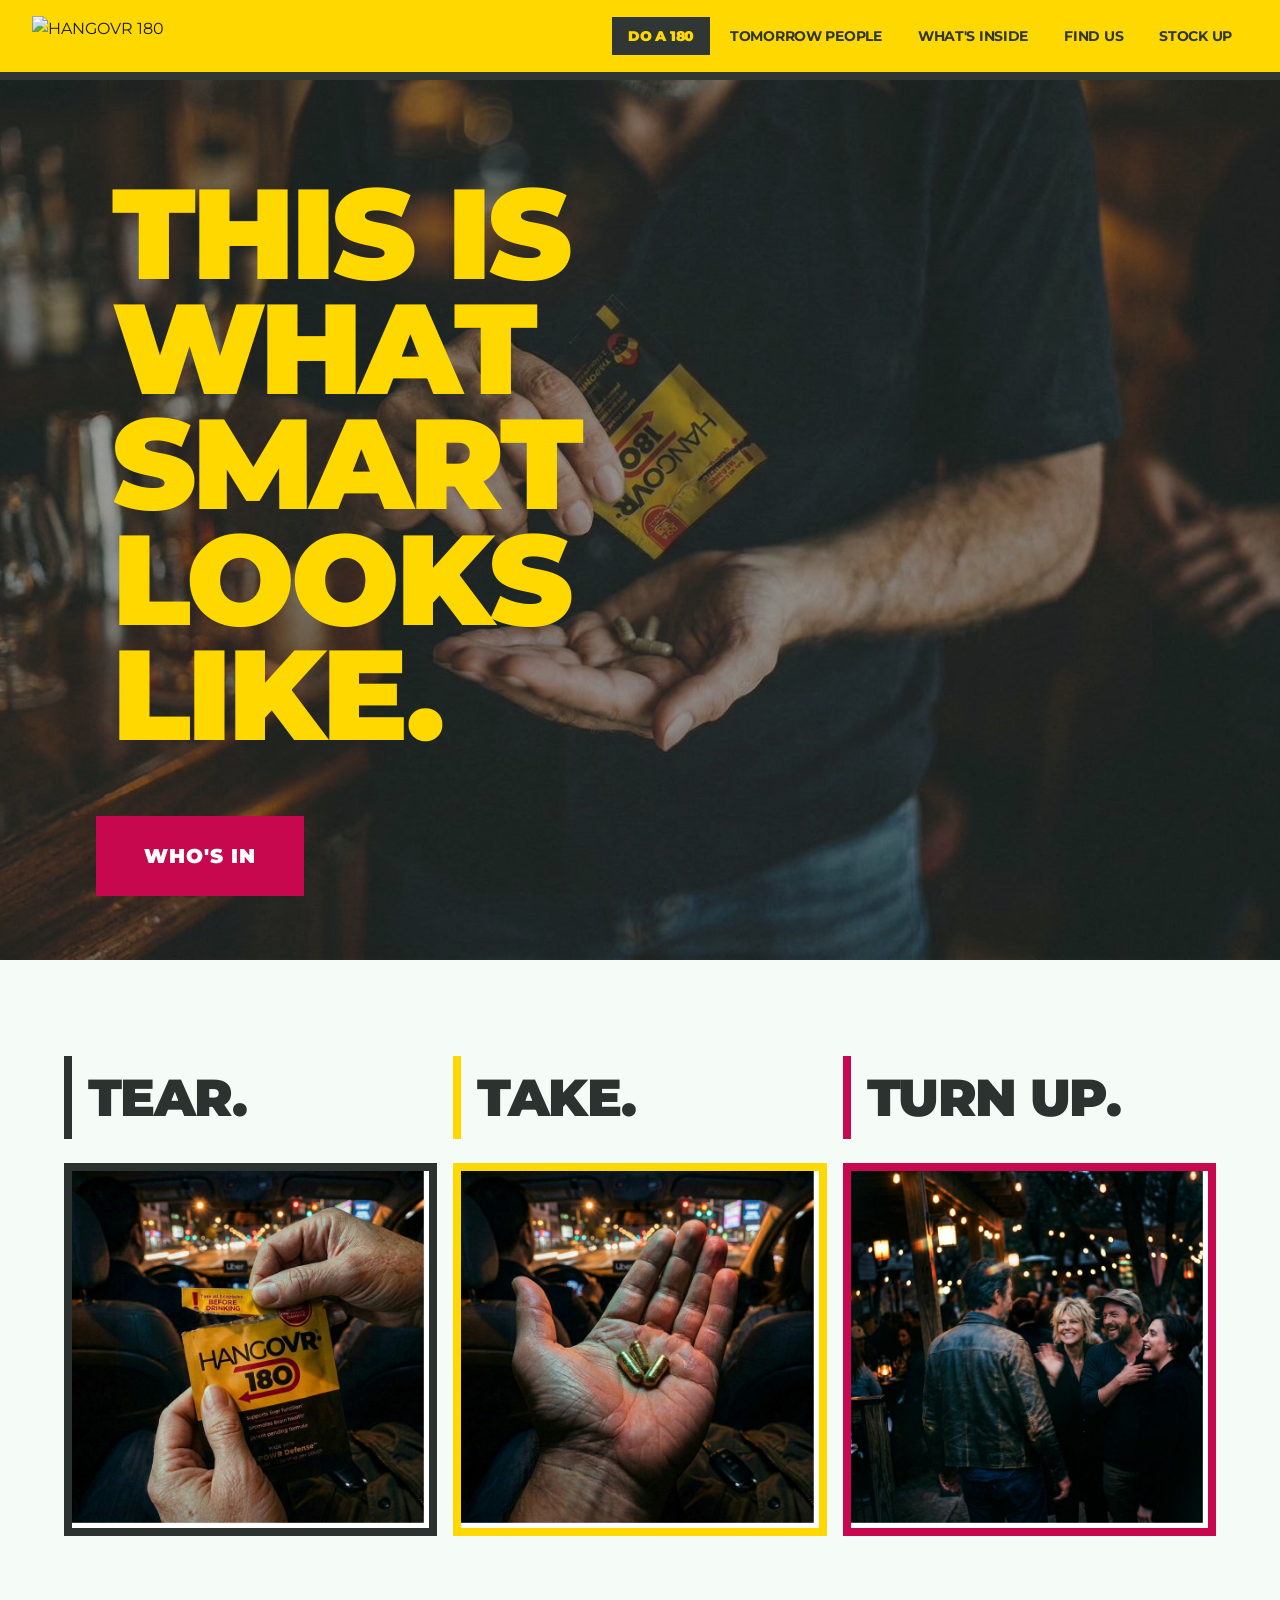
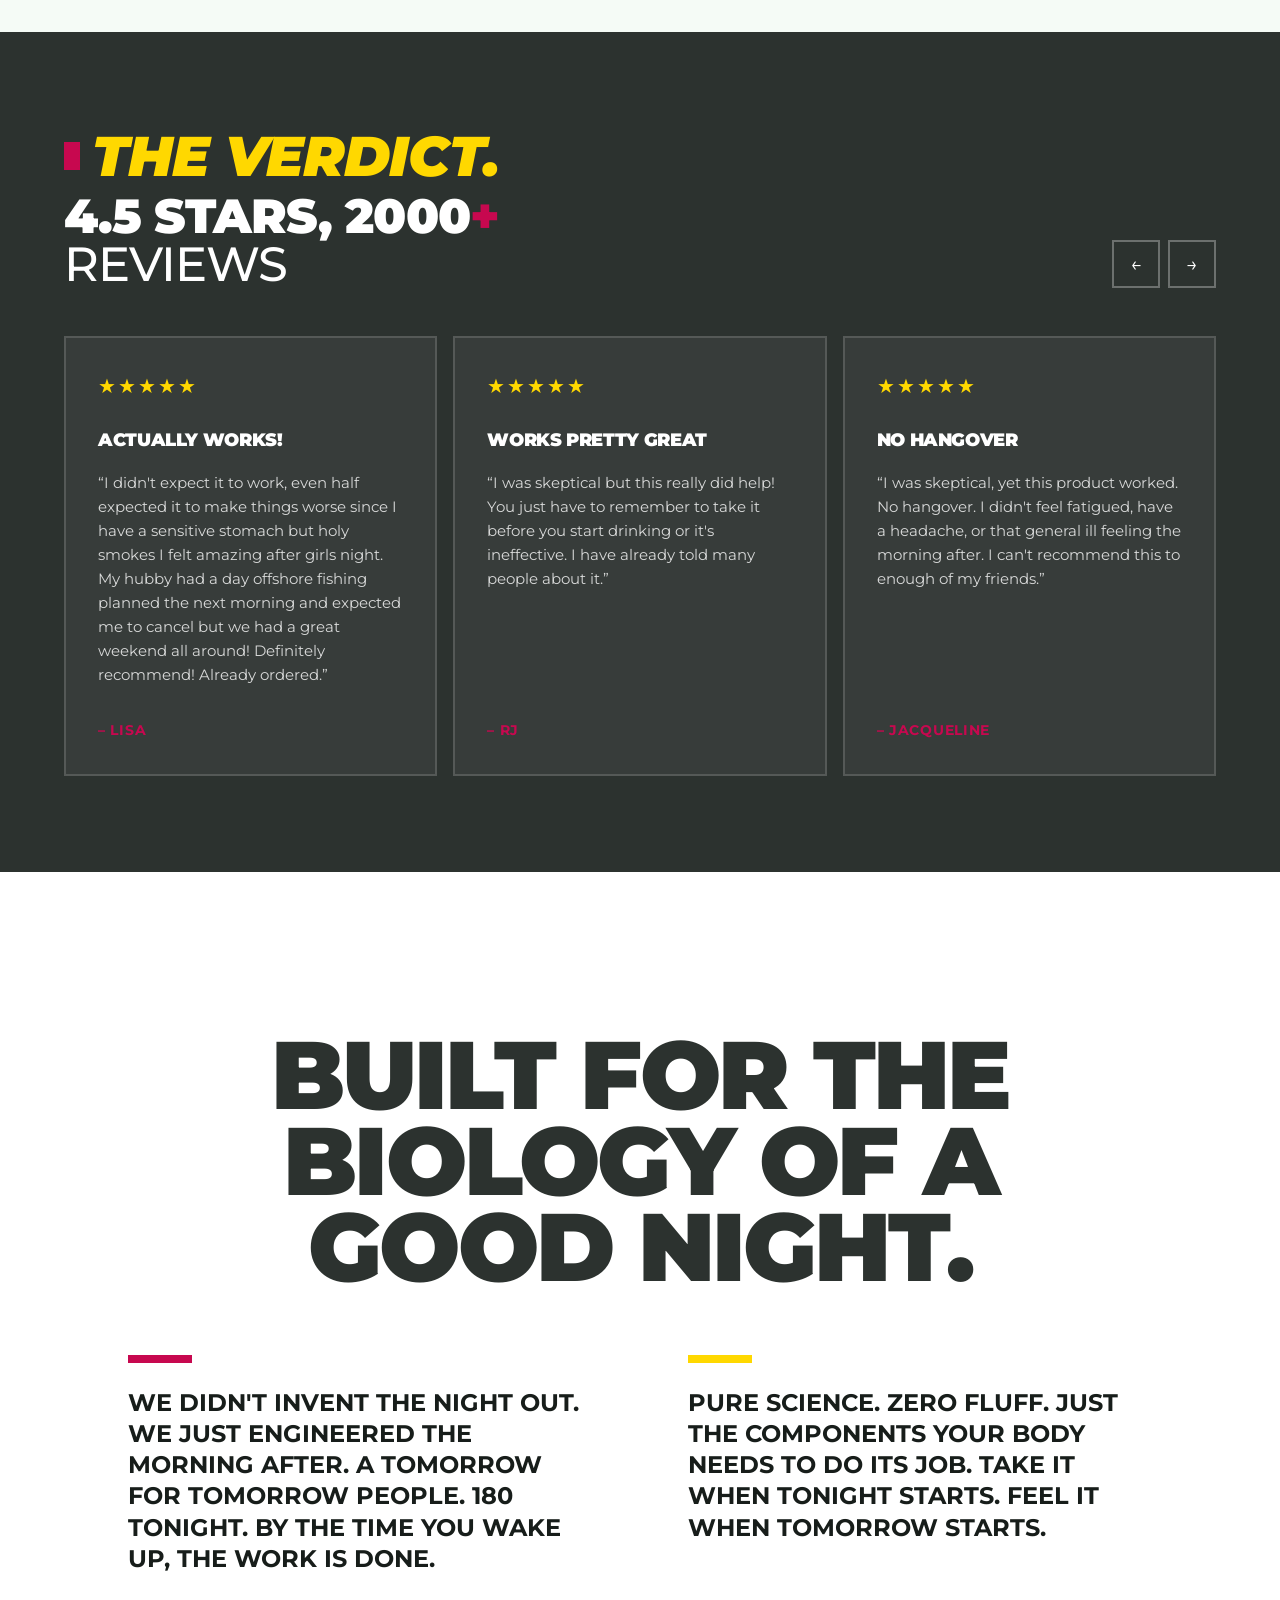
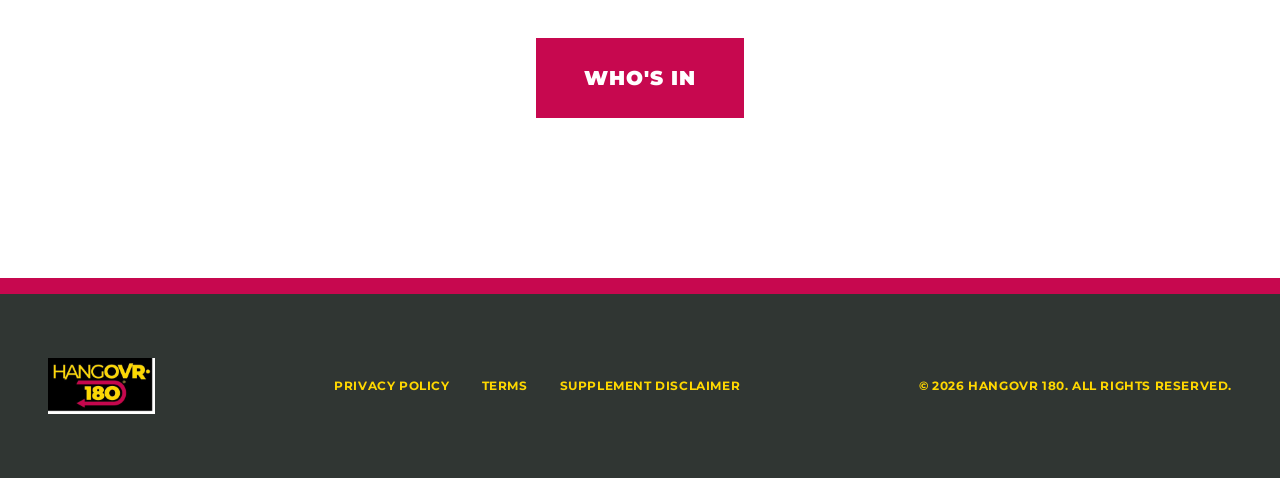
==== doa180.html @ b3254f52 "Add files via upload" ====
<!DOCTYPE html>
<html lang="en">
<head>
<meta charset="utf-8"/>
<meta name="viewport" content="width=device-width, initial-scale=1.0"/>
<title>HANGOVR 180 | DO A 180</title>
<link href="https://fonts.googleapis.com/css2?family=Montserrat:ital,wght@0,400;0,500;0,700;0,900;1,400;1,700&display=swap" rel="stylesheet"/>
<link href="global.css" rel="stylesheet"/>
<style>
/* Hero */
.hero{position:relative;background:#2c322f;min-height:85vh;display:flex;align-items:center;overflow:hidden}
.hero__img{position:absolute;inset:0;width:100%;height:100%;object-fit:cover;opacity:0.55}
.hero__content{position:relative;z-index:2;width:100%;padding:3rem 2rem;display:flex;flex-direction:column;align-items:flex-start}
.hero__headline-wrap{max-width:42rem;padding:2rem}
.hero__headline{font-size:clamp(3rem,10vw,5rem);font-weight:900;text-transform:uppercase;letter-spacing:-0.03em;line-height:0.9;color:#FFD800}
.hero__cta{margin-top:2rem;padding-left:2rem}

/* Steps */
.steps{padding:6rem 2rem;background:#f5fbf6}
.steps__grid{display:grid;grid-template-columns:1fr;gap:3rem}
.step__meta{margin-bottom:1.5rem;display:flex;flex-direction:column;align-items:flex-start}
.step__title{font-size:clamp(2.5rem,5vw,3.25rem);font-weight:900;text-transform:uppercase;letter-spacing:-0.03em;color:#2c322f;padding-left:1rem}
.step__title span{font-weight:400;color:#5a605c}
.step:nth-child(1) .step__title{border-left:8px solid #2c322f}
.step:nth-child(2) .step__title{border-left:8px solid #FFD800}
.step:nth-child(3) .step__title{border-left:8px solid #C7084F}
.step__img-wrap{aspect-ratio:1;overflow:hidden;background:#dee4df}
.step:nth-child(1) .step__img-wrap{border:8px solid #2c322f}
.step:nth-child(2) .step__img-wrap{border:8px solid #FFD800}
.step:nth-child(3) .step__img-wrap{border:8px solid #C7084F}
.step__img-wrap img{width:100%;height:100%;object-fit:cover}

/* Reviews Carousel */
.reviews{background:#2c322f;padding:6rem 2rem;overflow:hidden}
.reviews__inner{max-width:80rem;margin:0 auto}
.reviews__header{display:flex;flex-direction:column;gap:1.5rem;margin-bottom:3rem}
.reviews__header-left{display:flex;flex-direction:column;gap:0.5rem}
.reviews__verdict{display:flex;align-items:center;gap:0.75rem}
.reviews__verdict-accent{width:1rem;height:1.75rem;background:#C7084F;flex-shrink:0}
.reviews__verdict-text{font-size:clamp(2rem,5vw,3.5rem);font-weight:900;font-style:italic;color:#FFD800;text-transform:uppercase;letter-spacing:-0.02em;line-height:1}
.reviews__stats{font-size:clamp(1.75rem,4vw,3rem);font-weight:900;text-transform:uppercase;letter-spacing:-0.02em;line-height:1}
.reviews__stats-yellow{color:#FFD800}
.reviews__stats-red{color:#C7084F}
.reviews__stats-white{color:#fff;font-weight:500}
.reviews__arrows{display:flex;gap:0.5rem;margin-top:0.5rem}
.reviews__arrow{width:3rem;height:3rem;border:2px solid rgba(255,255,255,0.3);background:transparent;color:#fff;display:flex;align-items:center;justify-content:center;font-size:1.25rem;cursor:pointer;transition:all 0.2s}
.reviews__arrow:hover{border-color:#FFD800;color:#FFD800}

.reviews__track-wrap{overflow:hidden;position:relative}
.reviews__track{display:flex;gap:1rem;transition:transform 0.5s ease}
.review-card{width:85%;border:2px solid rgba(255,255,255,0.15);background:rgba(255,255,255,0.05);padding:2rem;display:flex;flex-direction:column;justify-content:space-between;flex-shrink:0}
.review-card__stars{margin-bottom:1.5rem;font-size:1.25rem;letter-spacing:0.1em}
.review-card__star--filled{color:#FFD800}
.review-card__star--empty{color:rgba(255,255,255,0.2)}
.review-card__title{font-size:1.125rem;font-weight:900;text-transform:uppercase;letter-spacing:-0.02em;color:#fff;margin-bottom:1rem}
.review-card__body{font-size:0.9375rem;line-height:1.6;color:rgba(255,255,255,0.8);margin-bottom:2rem;flex-grow:1}
.review-card__name{font-size:0.875rem;font-weight:700;text-transform:uppercase;letter-spacing:0.05em;color:#C7084F}

/* Review dots (mobile only) */
.reviews__dots{display:flex;justify-content:center;gap:0.5rem;margin-top:1.5rem}
.reviews__dot{width:0.5rem;height:0.5rem;border-radius:50%;background:rgba(255,255,255,0.25);border:none;padding:0;cursor:pointer;transition:background 0.2s}
.reviews__dot--active{background:#FFD800}

/* Biology */
.biology{padding:6rem 2rem;background:#ffffff;text-align:center}
.biology__inner{max-width:64rem;margin:0 auto}
.biology__headline{font-size:clamp(3rem,8vw,6rem);font-weight:900;text-transform:uppercase;letter-spacing:-0.03em;color:#2c322f;margin-bottom:4rem;line-height:0.9}
.biology__cols{display:grid;grid-template-columns:1fr;gap:3rem;text-align:left;margin-bottom:4rem}
.biology__bar{width:4rem;height:0.5rem;margin-bottom:1.5rem}
.biology__bar--mag{background:#C7084F}
.biology__bar--yel{background:#FFD800}
.biology__text{font-size:clamp(1.125rem,2vw,1.5rem);font-weight:700;line-height:1.3;text-transform:uppercase}
.biology__cta{text-align:center}

@media(min-width:768px){
  .hero__content{padding:4rem}
  .hero__headline-wrap{padding:2rem 3rem}
  .hero__headline{font-size:clamp(5rem,10vw,8rem)}
  .steps{padding:6rem 4rem}
  .steps__grid{grid-template-columns:1fr 1fr 1fr;gap:1rem}
  .reviews{padding:6rem 4rem}
  .reviews__header{flex-direction:row;justify-content:space-between;align-items:flex-end}
  .reviews__arrows{margin-top:0}
  .review-card{width:calc((100% - 2rem) / 3)}
  .reviews__dots{display:none}
  .biology{padding:10rem 4rem}
  .biology__cols{grid-template-columns:1fr 1fr;gap:6rem}
}
</style>
</head>
<body>

<nav class="nav">
  <a href="index.html" class="nav__logo">
    <img src="images/logo.png" alt="HANGOVR 180"/>
  </a>
  <div class="nav__links">
    <a href="doa180.html" class="nav__link nav__link--active">DO A 180</a>
    <a href="whos-in.html" class="nav__link">TOMORROW PEOPLE</a>
    <a href="inside.html" class="nav__link">WHAT'S INSIDE</a>
    <a href="find-us.html" class="nav__link">FIND US</a>
    <a href="stock-up.html" class="nav__link">STOCK UP</a>
  </div>
  <button class="nav__mobile-btn" aria-label="Open menu" onclick="document.getElementById('mm').classList.toggle('is-open');var o=document.getElementById('mm').classList.contains('is-open');this.setAttribute('aria-label',o?'Close menu':'Open menu')"><svg width="28" height="28" viewBox="0 0 24 24" fill="none" stroke="currentColor" stroke-width="2.5" stroke-linecap="round"><line x1="3" y1="6" x2="21" y2="6"/><line x1="3" y1="12" x2="21" y2="12"/><line x1="3" y1="18" x2="21" y2="18"/></svg></button>
</nav>
<div id="mm" class="mobile-menu">
  <a href="doa180.html">DO A 180</a>
  <a href="whos-in.html">TOMORROW PEOPLE</a>
  <a href="inside.html">WHAT'S INSIDE</a>
  <a href="find-us.html">FIND US</a>
  <a href="stock-up.html">STOCK UP</a>
</div>

<main>

<section class="hero">
  <img src="images/hero-doa180.jpg" alt="Man holding HANGOVR 180 pouch at a bar" class="hero__img"/>
  <div class="hero__content">
    <div class="hero__headline-wrap">
      <h1 class="hero__headline">THIS IS WHAT<br/>SMART LOOKS LIKE.</h1>
    </div>
    <div class="hero__cta">
      <a href="whos-in.html" class="btn-primary">WHO'S IN</a>
    </div>
  </div>
</section>

<section class="steps">
  <div class="steps__grid">
    <div class="step">
      <div class="step__meta"><h3 class="step__title">TEAR.</h3></div>
      <div class="step__img-wrap"><img src="images/step-tear.jpg" alt="Hands tearing open a HANGOVR 180 sachet"/></div>
    </div>
    <div class="step">
      <div class="step__meta"><h3 class="step__title">TAKE.</h3></div>
      <div class="step__img-wrap"><img src="images/step-take.jpg" alt="Supplement capsules in palm"/></div>
    </div>
    <div class="step">
      <div class="step__meta"><h3 class="step__title">TURN UP.</h3></div>
      <div class="step__img-wrap"><img src="images/step-turnup.jpg" alt="Crowd at an Austin party"/></div>
    </div>
  </div>
</section>

<section class="reviews">
  <div class="reviews__inner">
    <div class="reviews__header">
      <div class="reviews__header-left">
        <div class="reviews__verdict">
          <div class="reviews__verdict-accent"></div>
          <span class="reviews__verdict-text">THE VERDICT.</span>
        </div>
        <div class="reviews__stats">
          <span style="color:#fff">4.5 STARS, 2000</span><span class="reviews__stats-red">+</span><br/>
          <span class="reviews__stats-white">REVIEWS</span>
        </div>
      </div>
      <div class="reviews__arrows">
        <button class="reviews__arrow" id="rev-prev" aria-label="Previous reviews">&larr;</button>
        <button class="reviews__arrow" id="rev-next" aria-label="Next reviews">&rarr;</button>
      </div>
    </div>
    <div class="reviews__track-wrap">
      <div class="reviews__track" id="reviews-track"></div>
    </div>
    <div class="reviews__dots" id="reviews-dots"></div>
  </div>
</section>

<section class="biology">
  <div class="biology__inner">
    <h2 class="biology__headline">BUILT FOR THE BIOLOGY OF A GOOD NIGHT.</h2>
    <div class="biology__cols">
      <div>
        <div class="biology__bar biology__bar--mag"></div>
        <p class="biology__text">We didn't invent the night out. We just engineered the morning after. A tomorrow for tomorrow people. 180 tonight. By the time you wake up, the work is done.</p>
      </div>
      <div>
        <div class="biology__bar biology__bar--yel"></div>
        <p class="biology__text">Pure science. Zero fluff. Just the components your body needs to do its job. Take it when tonight starts. Feel it when tomorrow starts.</p>
      </div>
    </div>
    <div class="biology__cta">
      <a href="whos-in.html" class="btn-primary">WHO'S IN</a>
    </div>
  </div>
</section>

</main>

<footer class="footer">
  <div class="footer__brand"><img src="images/footer-logo.png" alt="HANGOVR 180" class="footer__logo-img"/></div>
  <div class="footer__links">
    <a href="#">Privacy Policy</a>
    <a href="#">Terms</a>
    <a href="#">Supplement Disclaimer</a>
  </div>
  <div class="footer__copy">&copy; 2026 HANGOVR 180. ALL RIGHTS RESERVED.</div>
</footer>

<script>
(function(){
  var reviews = [
    {"name":"Lisa","title":"Actually works!","rating":5,"review":"I didn't expect it to work, even half expected it to make things worse since I have a sensitive stomach but holy smokes I felt amazing after girls night. My hubby had a day offshore fishing planned the next morning and expected me to cancel but we had a great weekend all around! Definitely recommend! Already ordered."},
    {"name":"RJ","title":"Works pretty great","rating":5,"review":"I was skeptical but this really did help! You just have to remember to take it before you start drinking or it's ineffective. I have already told many people about it."},
    {"name":"Jacqueline","title":"No hangover","rating":5,"review":"I was skeptical, yet this product worked. No hangover. I didn't feel fatigued, have a headache, or that general ill feeling the morning after. I can't recommend this to enough of my friends."},
    {"name":"Mckenzie","title":"Works great!","rating":5,"review":"I've tried different brands of these in the past but they never really worked so I was actually surprised at how well these worked! I felt more energetic and less fatigued than usual after taking. Would definitely recommend!"},
    {"name":"Fay","title":"Give a boost","rating":5,"review":"Gave me a noticeable boost after a long night - no heavy grogginess, just a cleaner, more alert feeling. I like that it focuses on proactive cellular protection, so it feels like I'm doing more than just masking symptoms. Easy to take and didn't upset my stomach."},
    {"name":"Bobbie","title":"Kept the hangover away","rating":5,"review":"I decided to try it before a bachelorette party. I usually don't drink much - more than two drinks is rare for me - but that night I definitely indulged. The next morning, I was amazed at how good I felt. This was an absolute life saver!"},
    {"name":"Emma","title":"It actually works with no side jitters!","rating":5,"review":"The girls came over for a cookout and we got into the wine and a shot or two of tequila. I had no headache and no fatigue. I've tried this type of product before, but the amount of caffeine in them gives me that zoomie feeling that I hate. This stuff had no side effects at all."},
    {"name":"Ramona","title":"Awesome","rating":5,"review":"As I've gotten older 2 drinks can give me a headache and this really helped prevent that."},
    {"name":"Herbie","title":"What hangover....","rating":5,"review":"I have tried many remedies to recover from a hangover. This one is the best I've used. Shorter recovery time, more energy, and even waking up on time. I highly recommend this product for those who go out and like to party."},
    {"name":"Brittany","title":"It works!","rating":5,"review":"I was skeptical, but after a night out with the girls, I woke up and realized this stuff is amazing! No groggy head, or sick stomach! I felt so much more energized as well! I love this stuff!"},
    {"name":"Jessica","title":"Great","rating":5,"review":"I got this as a sample. Tried it twice. Then purchased more because I loved that I was waking up more refreshed even if I had not been drinking the night before. Great product."},
    {"name":"Leslie","title":"Was Skeptic - Not Anymore!","rating":5,"review":"I followed the instructions and after a girls' night out, I felt noticeably better than I ever had! I was more productive, less foggy, didn't have a headache or tummy troubles, none of it! I am a believer and it's already in my cart to buy!"},
    {"name":"Irina","title":"Morning definitely brighter","rating":5,"review":"I did feel much better and alert in the morning after a small party. I consumed a few glasses of wine and my overall function was way better. Just three capsules before the drinking and you are set."},
    {"name":"Lee","title":"Great & will recommend","rating":5,"review":"Greatly helped with not getting a terrible hangover the next day. No negative side effects. Definitely helped eliminate nausea and headache the day after."},
    {"name":"Jack","title":"Performed better than most","rating":4,"review":"I've tried a few similar supplements, and Hangovr-180 performed better than most. I took it before drinking, and while I didn't feel completely unaffected the next day, I definitely felt more functional - less groggy, more clear-headed."},
    {"name":"Jennifer","title":"Decent Hangover Protection","rating":4,"review":"Started getting hangovers once I reached a certain phase of life and thought I'd try this. I took the product with water shortly before drinking. I woke up at my normal time without a headache, so this worked pretty well."},
    {"name":"Evan","title":"Much better","rating":5,"review":"I felt less dehydrated and more alert the next day. Noticeable difference in overall well-being and way less discomfort. Less of that yucky hangover feeling."},
    {"name":"Yvonne","title":"It works","rating":5,"review":"We aren't heavy drinkers, but now and then we party. Last time we took Hangovr 180, and felt rested and not sluggish the next morning from drinking the night before. It works!"}
  ];

  var track = document.getElementById('reviews-track');
  var dotsWrap = document.getElementById('reviews-dots');
  var html = '';
  for (var i = 0; i < reviews.length; i++) {
    var r = reviews[i];
    var stars = '';
    for (var s = 0; s < 5; s++) {
      if (s < r.rating) {
        stars += '<span class="review-card__star--filled">&#9733;</span>';
      } else {
        stars += '<span class="review-card__star--empty">&#9734;</span>';
      }
    }
    html += '<div class="review-card">' +
      '<div>' +
      '<div class="review-card__stars">' + stars + '</div>' +
      '<h4 class="review-card__title">' + r.title + '</h4>' +
      '<p class="review-card__body">\u201C' + r.review + '\u201D</p>' +
      '</div>' +
      '<p class="review-card__name">\u2013 ' + r.name.toUpperCase() + '</p>' +
      '</div>';
  }
  track.innerHTML = html;

  var pos = 0;
  var autoTimer;

  function getPerPage() {
    return window.innerWidth >= 768 ? 3 : 1;
  }

  function totalPages() {
    return Math.ceil(reviews.length / getPerPage());
  }

  function buildDots() {
    var tp = totalPages();
    var dotHtml = '';
    for (var d = 0; d < tp; d++) {
      dotHtml += '<button class="reviews__dot' + (d === pos ? ' reviews__dot--active' : '') + '" data-page="' + d + '" aria-label="Go to page ' + (d + 1) + '"></button>';
    }
    dotsWrap.innerHTML = dotHtml;
    var dotBtns = dotsWrap.querySelectorAll('.reviews__dot');
    for (var b = 0; b < dotBtns.length; b++) {
      dotBtns[b].addEventListener('click', function() {
        pos = parseInt(this.getAttribute('data-page'));
        slide();
        updateDots();
        resetAuto();
      });
    }
  }

  function updateDots() {
    var dots = dotsWrap.querySelectorAll('.reviews__dot');
    for (var d = 0; d < dots.length; d++) {
      dots[d].classList.toggle('reviews__dot--active', d === pos);
    }
  }

  function slide() {
    var cards = track.querySelectorAll('.review-card');
    if (!cards.length) return;
    var perPage = getPerPage();
    var cardWidth = cards[0].offsetWidth;
    var gap = 16; /* 1rem */
    var offset = pos * (perPage * (cardWidth + gap));
    track.style.transform = 'translateX(-' + offset + 'px)';
  }

  function next() {
    pos = (pos + 1) % totalPages();
    slide();
    updateDots();
  }

  function prev() {
    pos = (pos - 1 + totalPages()) % totalPages();
    slide();
    updateDots();
  }

  function resetAuto() {
    clearInterval(autoTimer);
    autoTimer = setInterval(next, 60000);
  }

  document.getElementById('rev-next').addEventListener('click', function() {
    next();
    resetAuto();
  });

  document.getElementById('rev-prev').addEventListener('click', function() {
    prev();
    resetAuto();
  });

  // Touch/swipe support
  var startX = 0;
  var isDragging = false;
  track.addEventListener('touchstart', function(e) {
    startX = e.touches[0].clientX;
    isDragging = true;
  }, {passive: true});
  track.addEventListener('touchend', function(e) {
    if (!isDragging) return;
    isDragging = false;
    var diff = startX - e.changedTouches[0].clientX;
    if (Math.abs(diff) > 50) {
      if (diff > 0) next(); else prev();
      resetAuto();
    }
  }, {passive: true});

  window.addEventListener('resize', function() {
    if (pos >= totalPages()) pos = 0;
    buildDots();
    slide();
  });

  buildDots();
  autoTimer = setInterval(next, 60000);
})();
</script>

</body>
</html>
---- global.css ----
/* HANGOVR 180 — Global Styles (v4.0) */
/* Shared across all 6 pages: resets, nav, buttons, footer, mobile menu */

*,*::before,*::after{box-sizing:border-box;margin:0;padding:0}
html{scroll-behavior:smooth}
body{font-family:'Montserrat',sans-serif;background:#f5fbf6;color:#171d1a;-webkit-font-smoothing:antialiased;overflow-x:hidden;line-height:1.6}
img{display:block;max-width:100%;height:auto}
a{text-decoration:none;color:inherit}
button{cursor:pointer;border:none;font-family:'Montserrat',sans-serif}
input{font-family:'Montserrat',sans-serif}

/* Nav */
.nav{position:sticky;top:0;z-index:50;display:flex;justify-content:space-between;align-items:center;width:100%;padding:0 2rem;height:5rem;background:#FFD800;border-bottom:8px solid #303633}
.nav__logo img{height:2.5rem;width:auto}
.nav__links{display:none;align-items:center;gap:0.25rem}
.nav__link{color:#303633;font-weight:700;padding:0.5rem 1rem;font-size:0.875rem;text-transform:uppercase;letter-spacing:-0.02em}
.nav__link:hover{background:#C7084F;color:#fff}
.nav__link--active{background:#303633;color:#FFD800;font-weight:900}
.nav__link--active:hover{background:#303633;color:#FFD800}
.nav__mobile-btn{display:flex;align-items:center;background:transparent;color:#303633;padding:0.5rem;margin-left:auto}
.nav__mobile-btn svg{display:block}

/* Mobile Menu */
.mobile-menu{display:none;position:fixed;top:calc(5rem + 8px);left:0;right:0;bottom:0;background:#303633;z-index:49;flex-direction:column;padding:2rem;gap:0}
.mobile-menu.is-open{display:flex}
.mobile-menu a{color:#FFD800;font-weight:900;font-size:1.5rem;text-transform:uppercase;letter-spacing:-0.02em;padding:1rem 0;border-bottom:4px solid rgba(255,216,0,0.2)}
.mobile-menu a:last-child{border-bottom:none}

/* Buttons */
.btn-primary{background:#C7084F;color:#fff;padding:1.5rem 3rem;font-size:1.25rem;font-weight:900;text-transform:uppercase;letter-spacing:0.05em;border-radius:0;display:inline-block;text-align:center}
.btn-primary:hover{background:#FFD800;color:#2c322f}
.btn-primary--light:hover{background:#303633;color:#FFD800}
.btn-secondary{background:#FFD800;color:#303633;padding:1.5rem 3rem;font-size:1.25rem;font-weight:900;text-transform:uppercase;letter-spacing:0.05em;border-radius:0;display:inline-block;text-align:center}
.btn-secondary:hover{background:#C7084F;color:#fff}
.btn-dark{background:#303633;color:#FFD800;padding:1.25rem 2.5rem;font-size:0.875rem;font-weight:900;text-transform:uppercase;letter-spacing:0.05em;border-radius:0;display:inline-block;text-align:center;white-space:nowrap;border:none;cursor:pointer;font-family:'Montserrat',sans-serif}
.btn-dark:hover{background:#C7084F;color:#fff}

/* Footer */
.footer{background:#303633;border-top:16px solid #C7084F;padding:3rem 1.5rem;display:flex;flex-direction:column;align-items:center;gap:2rem}
.footer__brand{display:flex;align-items:center}
.footer__logo-img{height:3.5rem;width:auto}
.footer__links{display:flex;flex-wrap:wrap;justify-content:center;gap:2rem}
.footer__links a{font-size:0.875rem;font-weight:700;text-transform:uppercase;letter-spacing:0.05em;color:#FFD800}
.footer__links a:hover{text-decoration:underline;text-decoration-thickness:4px}
.footer__copy{font-size:0.75rem;font-weight:700;text-transform:uppercase;letter-spacing:0.05em;color:#FFD800}

@media(min-width:768px){
  .nav__links{display:flex}
  .nav__mobile-btn{display:none}
  .footer{flex-direction:row;justify-content:space-between;align-items:center;padding:4rem 3rem}
  .footer__links a{font-size:0.75rem}
}
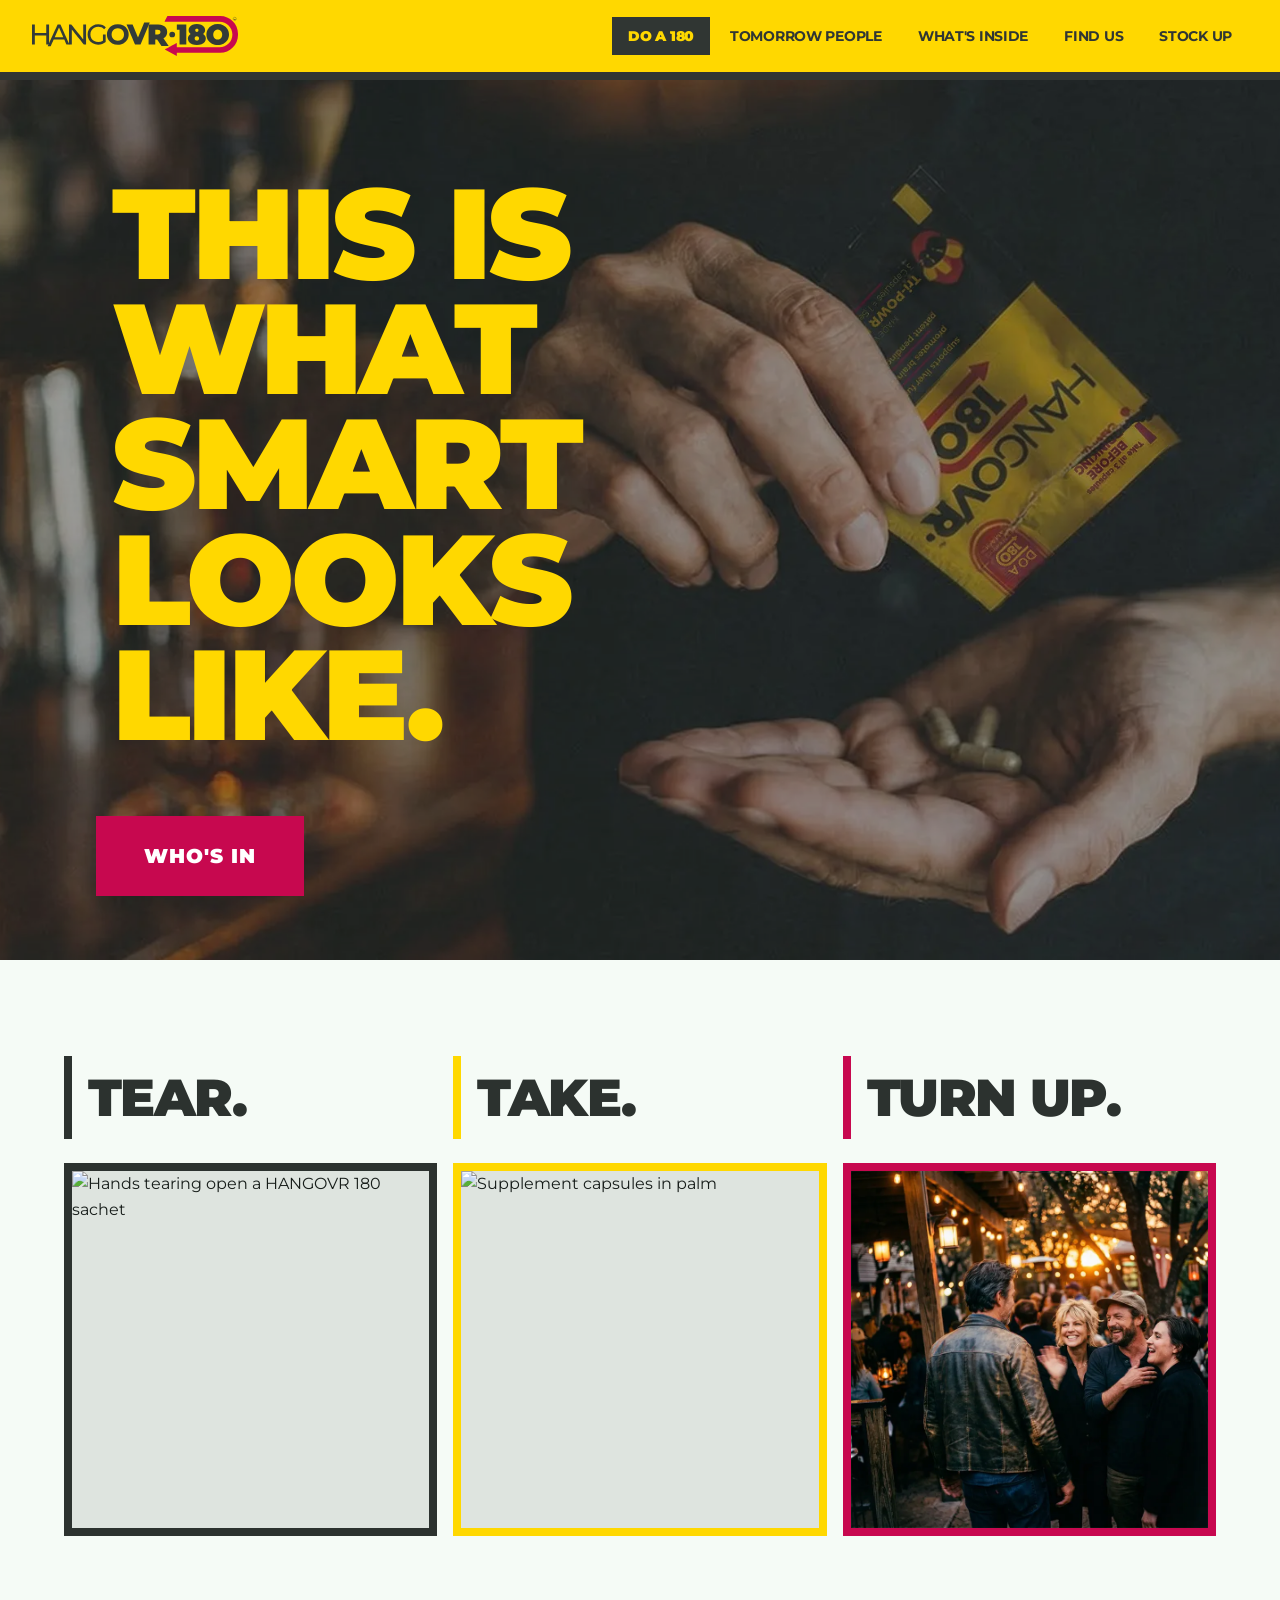
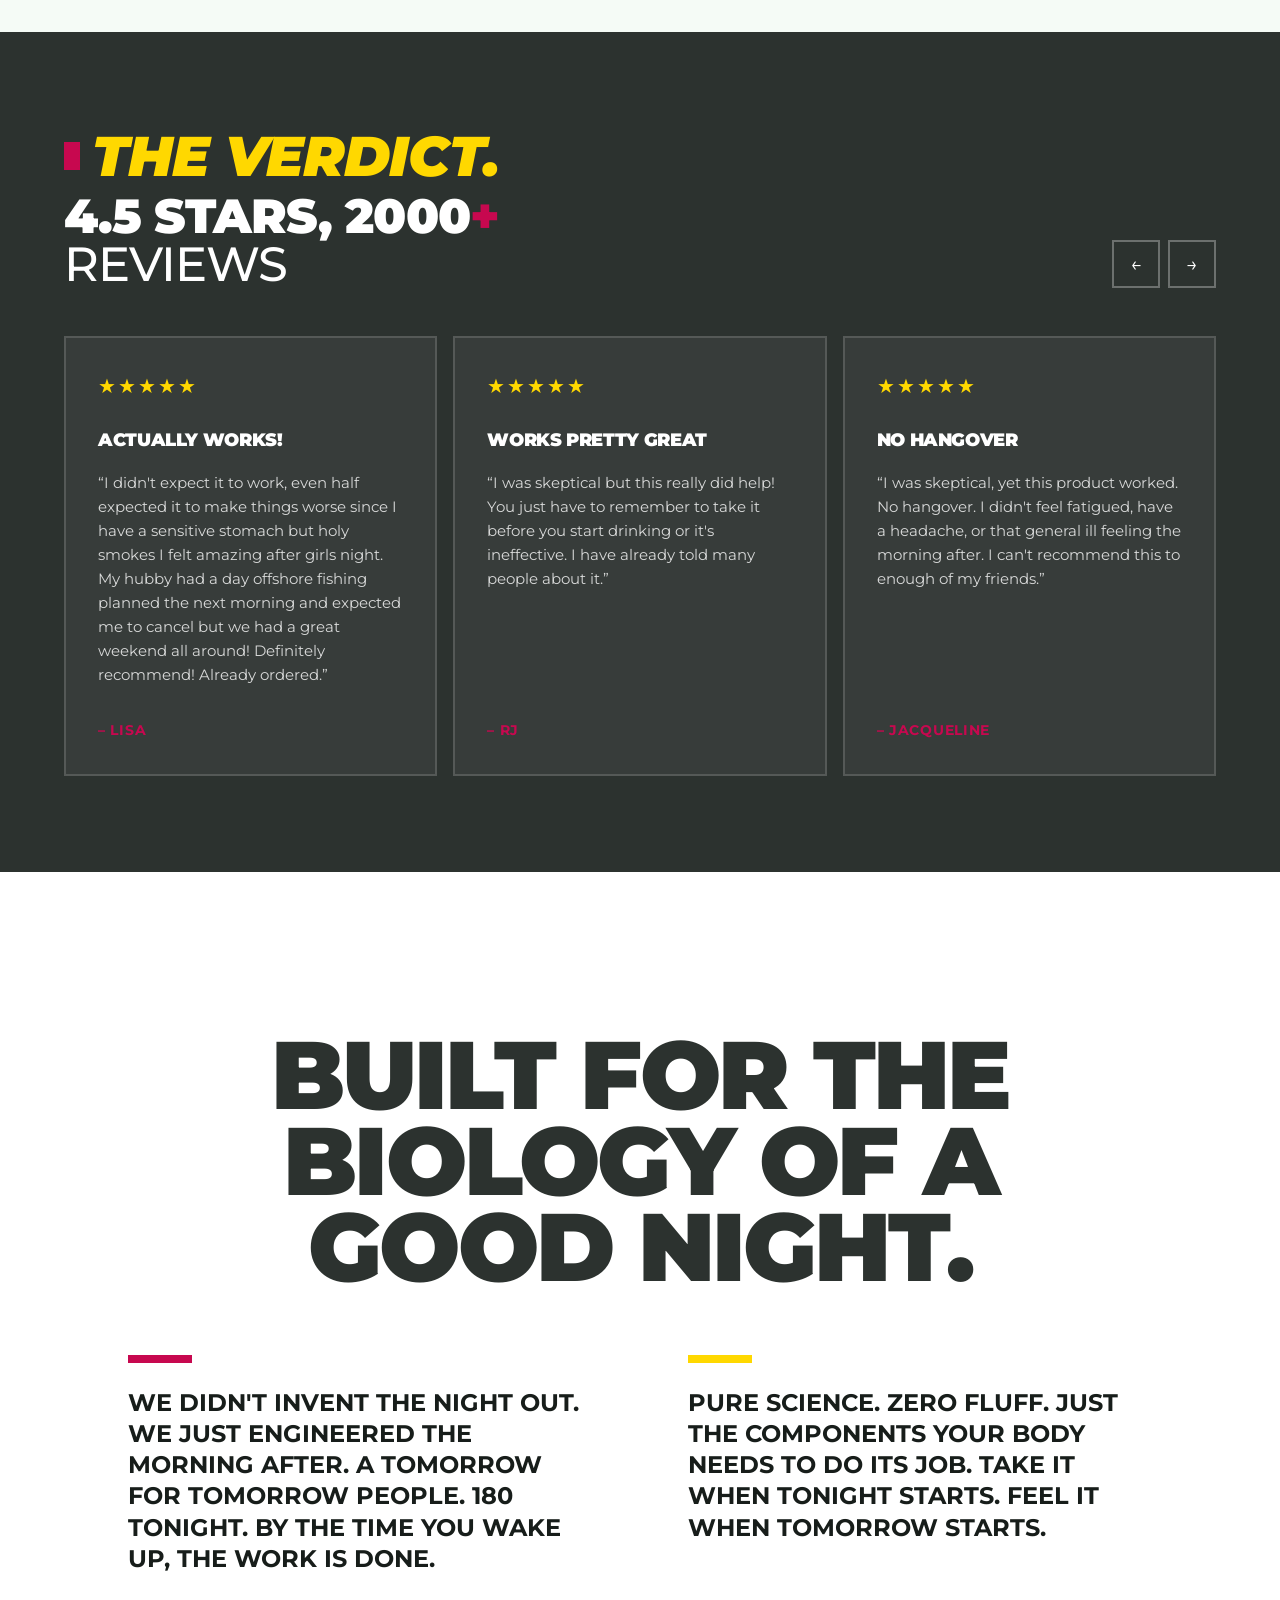
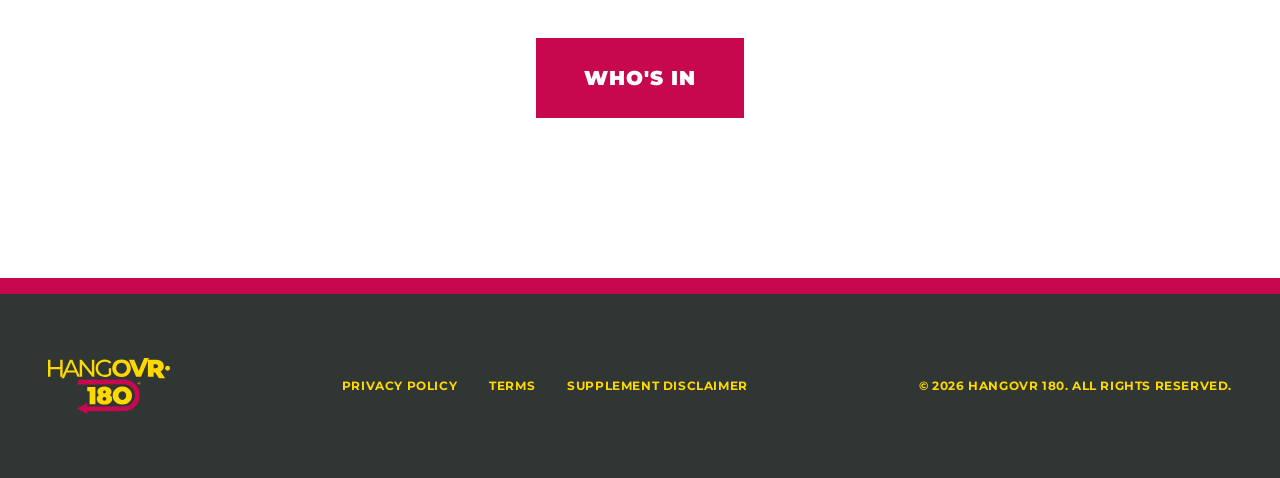
==== commit 07c54b4a: "Add files via upload" ====
--- a/doa180.html
+++ b/doa180.html
@@ -71,6 +71,13 @@
 .biology__bar--yel{background:#FFD800}
 .biology__text{font-size:clamp(1.125rem,2vw,1.5rem);font-weight:700;line-height:1.3;text-transform:uppercase}
 .biology__cta{text-align:center}
+
+/* Landscape hero overrides */
+@media(orientation:landscape) and (max-height:500px){
+  .hero{min-height:50vh}
+  .hero__headline{font-size:clamp(2rem,6vw,3.5rem)}
+  .hero__img{object-position:70% center}
+}
 
 @media(min-width:768px){
   .hero__content{padding:4rem}
@@ -92,7 +99,7 @@
 
 <nav class="nav">
   <a href="index.html" class="nav__logo">
-    <img src="images/logo.png" alt="HANGOVR 180"/>
+    <img src="images/logo.svg" alt="HANGOVR 180"/>
   </a>
   <div class="nav__links">
     <a href="doa180.html" class="nav__link nav__link--active">DO A 180</a>
@@ -114,7 +121,11 @@
 <main>
 
 <section class="hero">
-  <img src="images/hero-doa180.jpg" alt="Man holding HANGOVR 180 pouch at a bar" class="hero__img"/>
+  <picture>
+    <source media="(max-width:767px)" srcset="images/hero-doa180-mobile-portrait.webp"/>
+    <source media="(max-width:1023px) and (orientation:landscape)" srcset="images/hero-doa180-mobile-landscape.webp"/>
+    <img src="images/hero-doa180-desktop.webp" alt="Man holding HANGOVR 180 pouch at a bar" class="hero__img"/>
+  </picture>
   <div class="hero__content">
     <div class="hero__headline-wrap">
       <h1 class="hero__headline">THIS IS WHAT<br/>SMART LOOKS LIKE.</h1>
@@ -129,15 +140,15 @@
   <div class="steps__grid">
     <div class="step">
       <div class="step__meta"><h3 class="step__title">TEAR.</h3></div>
-      <div class="step__img-wrap"><img src="images/step-tear.jpg" alt="Hands tearing open a HANGOVR 180 sachet"/></div>
+      <div class="step__img-wrap"><img src="images/step-tear.webp" alt="Hands tearing open a HANGOVR 180 sachet" loading="lazy"/></div>
     </div>
     <div class="step">
       <div class="step__meta"><h3 class="step__title">TAKE.</h3></div>
-      <div class="step__img-wrap"><img src="images/step-take.jpg" alt="Supplement capsules in palm"/></div>
+      <div class="step__img-wrap"><img src="images/step-take.webp" alt="Supplement capsules in palm" loading="lazy"/></div>
     </div>
     <div class="step">
       <div class="step__meta"><h3 class="step__title">TURN UP.</h3></div>
-      <div class="step__img-wrap"><img src="images/step-turnup.jpg" alt="Crowd at an Austin party"/></div>
+      <div class="step__img-wrap"><img src="images/step-turnup.webp" alt="Crowd at an Austin party" loading="lazy"/></div>
     </div>
   </div>
 </section>
@@ -189,7 +200,7 @@
 </main>
 
 <footer class="footer">
-  <div class="footer__brand"><img src="images/footer-logo.png" alt="HANGOVR 180" class="footer__logo-img"/></div>
+  <div class="footer__brand"><img src="images/footer-logo.svg" alt="HANGOVR 180" class="footer__logo-img"/></div>
   <div class="footer__links">
     <a href="#">Privacy Policy</a>
     <a href="#">Terms</a>
@@ -286,7 +297,7 @@
     if (!cards.length) return;
     var perPage = getPerPage();
     var cardWidth = cards[0].offsetWidth;
-    var gap = 16; /* 1rem */
+    var gap = 16;
     var offset = pos * (perPage * (cardWidth + gap));
     track.style.transform = 'translateX(-' + offset + 'px)';
   }
@@ -318,7 +329,6 @@
     resetAuto();
   });
 
-  // Touch/swipe support
   var startX = 0;
   var isDragging = false;
   track.addEventListener('touchstart', function(e) {
--- a/global.css
+++ b/global.css
@@ -1,4 +1,4 @@
-/* HANGOVR 180 — Global Styles (v4.0) */
+/* HANGOVR 180 — Global Styles (v4.1) */
 /* Shared across all 6 pages: resets, nav, buttons, footer, mobile menu */
 
 *,*::before,*::after{box-sizing:border-box;margin:0;padding:0}
@@ -44,9 +44,14 @@
 .footer__links a:hover{text-decoration:underline;text-decoration-thickness:4px}
 .footer__copy{font-size:0.75rem;font-weight:700;text-transform:uppercase;letter-spacing:0.05em;color:#FFD800}
 
-@media(min-width:768px){
+/* Nav breakpoint: 1024px (keeps hamburger on landscape phones) */
+@media(min-width:1024px){
   .nav__links{display:flex}
   .nav__mobile-btn{display:none}
+}
+
+/* Footer breakpoint: 768px (row layout works fine at landscape phone widths) */
+@media(min-width:768px){
   .footer{flex-direction:row;justify-content:space-between;align-items:center;padding:4rem 3rem}
   .footer__links a{font-size:0.75rem}
 }
